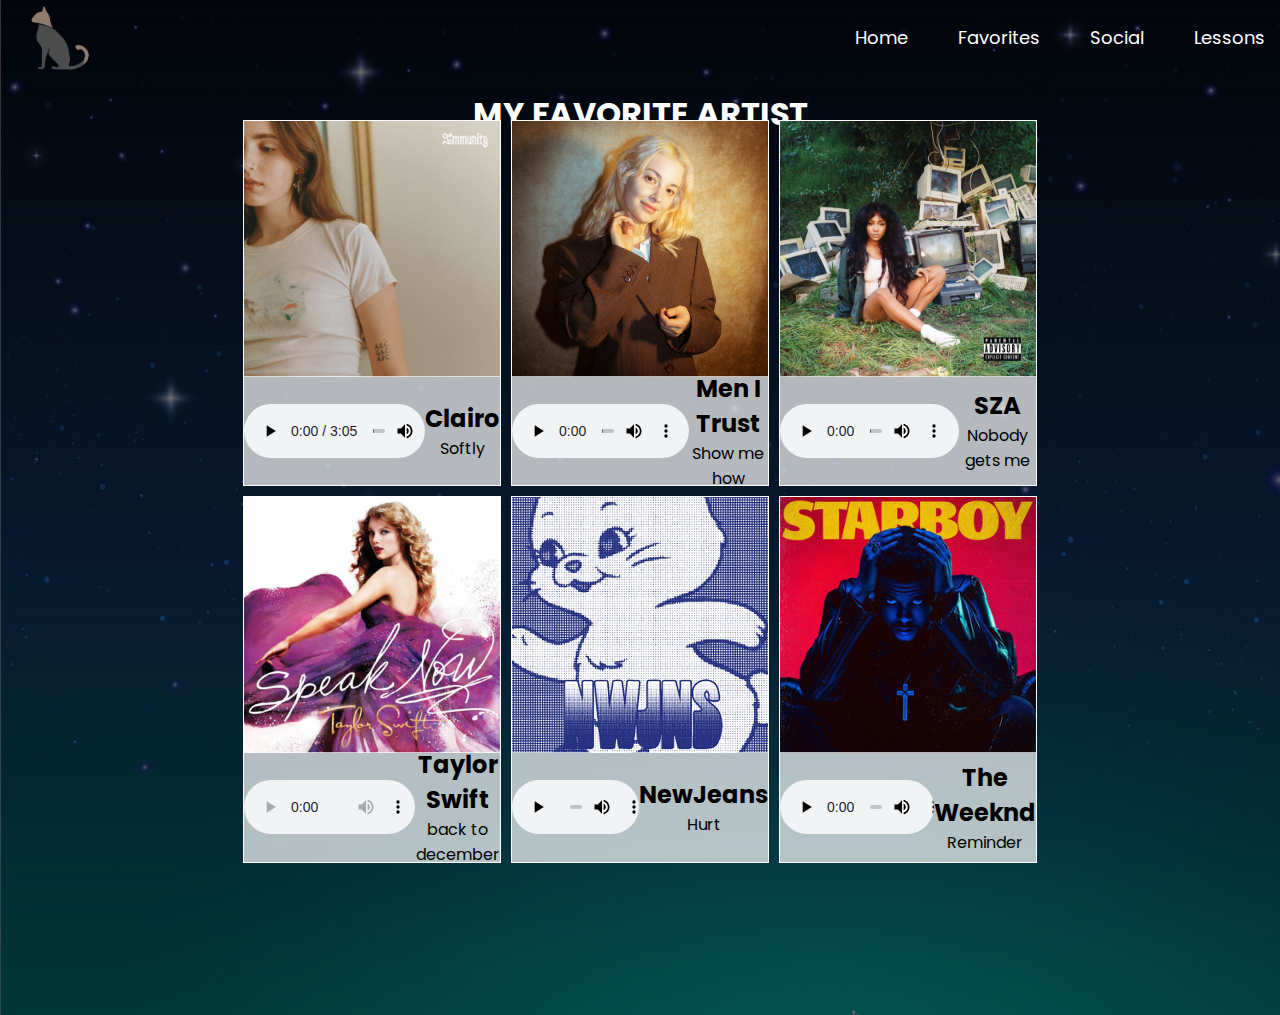
==== Artist.html @ 4d568227 "Add files via upload" ====
<!doctype html>
<html>
 <head>
     <title>Personal</title>
     <link rel='stylesheet' type='text/css' href='style.css'>
     <link rel="stylesheet" type="text/css" href="background-1.css">
     <link rel='stylesheet' type='text/css' href='music.css'>
     <link href="https://fonts.googleapis.com/css?family=Poppins:300,400,500,600,700,800,900&display=swap" rel="stylesheet">
     
 </head>
 <body>
   <div class="background-gradient"></div>
   <div class="background-overlay"></div>
   <header>
      <img src="logo.png" class="logo">
      <ul>
        <li><a href="home.html">Home</a></li>
           <li>
            <a href="#">Favorites</a> 
            <ul class="dropdown">
            <a href="Artist.html">Artist</a>
            <a href="painting.html">Arts</a>
            <a href="music.html">More</a>
          </ul>
          <li><a href="socials.html">social</a></li>
          </li>
         <li>
            <a href="#">Lessons</a> 
            <ul class="dropdown">
            <a href="comgen.html">Lesson 1</a>
            <a href="historyofcom.html">Lesson 2</a>
        </li>
        </ul>
    </header>
    <h1>my favorite artist</h1>
    <div class="container">
      <div class="top-row">
        <div class="box">
          <a href="#">
            <img src="image1.png" alt="Image 1">
            <div class="audio-box">
              <audio controls>
                <source src="Clairo - Softly.mp3" type="audio/mpeg">
                Your browser does not support the audio element.
              </audio>
              <div class="music-box">
                <h2>Clairo</h2>
                <p>Softly</p>
              </div>
            </div>
          </a>
        </div>
        <div class="box">
          <a href="#">
            <img src="image2.jpeg" alt="Image 2">
            <div class="audio-box">
              <audio controls>
                <source src="Men I Trust - Show Me How.mp3" type="audio/mpeg">
                Your browser does not support the audio element.
              </audio>
              <div class="music-box">
                <h2>Men I Trust</h2>
                <p>Show me how</p>
              </div>
            </div>
          </a>
        </div>
        <div class="box">
          <a href="#">
            <img src="image3.jpg" alt="Image 3">
            <div class="audio-box">
              <audio controls>
                <source src="SZA - Nobody Gets Me (Lyrics).mp3" type="audio/mpeg">
                Your browser does not support the audio element.
              </audio>
              <div class="music-box">
                <h2>SZA</h2>
                <p>Nobody gets me</p>
              </div>
            </div>
          </a>
        </div>
      </div>
      <div class="bottom-row">
        <div class="box">
          <a href="#">
            <img src="image4.jpg" alt="Image 4">
            <div class="audio-box">
              <audio controls>
                <source src="BACK TO DECEMBER - TAYLOR SWIFT (Lyrics).mp3" type="audio/mpeg">
                Your browser does not support the audio element.
              </audio>
              <div class="music-box">
                <h2>Taylor Swift</h2>
                <p>back to december</p>
              </div>
            </div>
          </a>
        </div>
        <div class="box">
          <a href="#">
            <img src="image5.jpg" alt="Image 5">
            <div class="audio-box">
              <audio controls>
                <source src="NewJeans (뉴진스) - Hurt 「Official Audio」.mp3" type="audio/mpeg">
                Your browser does not support the audio element.
              </audio>
              <div class="music-box">
                <h2>NewJeans</h2>
                <p>Hurt</p>
              </div>
            </div>
          </a>
        </div>
        <div class="box">
          <a href="#">
            <img src="image6.jpg" alt="Image 5">
            <div class="audio-box">
              <audio controls>
                <source src="The Weeknd - Reminder (Official Audio).mp3" type="audio/mpeg">
                Your browser does not support the audio element.
              </audio>
              <div class="music-box">
                <h2>The Weeknd</h2>
                <p>Reminder</p>
              </div>
            </div>
          </a>
        </div>
---- style.css ----
#import url('https://fonts.googleapis.com/css?family=Poppins:300,400,500,600,700,800,900&display=swap');

*

{
    margin: 0;
    padding: 0;
    box-sizing: border-box;
    font-family:'Poppins', sans-serif;
    scroll-behavior: smooth;
}
body
{
 min-height: 100vh;
 overflow-x: hidden;
 background: linear-gradient(#2b1055,#7597de);  
 font-family: 'Poppins', sans-serif; 
}
header
{
    position: absolute;
    top: 0;
    left: 0;
    width: 100%;
    padding: 30px, 100px;
    display:inline-flex;
    justify-content:space-between;
    align-items: center;
    z-index: 1000;
}
header .logo
{
    color: #fff;
    font-weight: 700;
    text-decoration: none;
    font-size: 2em;
    text-transform: uppercase;
    letter-spacing: 2px;
}
header ul
{
    display: flex;
    justify-content: center;
    align-items: center;
}
header ul li
{
    list-style: none;
    margin-left: 20px;
    
}
header ul li a
{
    text-decoration: none;
    padding: 6px 15px;
    color: #fff;
    border-radius: 20px;
    text-transform: capitalize;
}
header ul li a:hover,
header ul li a.active
{
    background: #fff;
    color: black;
    
}
section
{
    position: relative;
    width: 100%;
    height: 100vh;
    padding: 100px;
    display: flex;
    justify-content: center;
    align-items: center;
    overflow: hidden;
      
}
section::before
{
    content: '';
    position: absolute;
    bottom: 0;
    width: 100%;
    height: 100px;
    background: linear-gradient(to top,#1c0522,transparent);
    z-index: 1000;
}
section img
{
    position: absolute;
    top: 0;
    left: 0;
    width: 100%;
    height: 100%;
    object-fit: cover;
    pointer-events: none;
    
}
section img#moon
{
    mix-blend-mode: screen;
}
section img#mountain_front
{
    z-index: 10;
}
#text
{
    position: absolute;
    right: -350px;
    color: #fff;
    white-space: nowrap;
    font-size: 7.5vw;
    z-index: 9;
    
}
#btn
{
    text-decoration: none;
    display: inline-block;
    padding: 8px 30px;
    border-radius: 40px;
    background: #fff;
    color: darkblue;
    font-size: 1.5em;
    z-index: 9;
    transform: translateY(100px);
}
.sec
{
    position: relative;
    padding: 100px;
    background: #1c0522;
    
}
.sec h2
{
    font-size: 3.5em;
    margin-bottom: 10px;
    color: #fff;
    
}
.sec p
{
    font-size: 1em;
    color: #fff;
}
 .logo{
width: 120px;
cursor: pointer;
}
h1{
    text-align: center;
    color: #fff;
    text-transform: uppercase;
    font-family:'Poppins', sans-serif;
    position: absolute;
    bottom: 0;
    left: 0;
    right: 0;
    height: 90%;
    text-transform: uppercase;
}
---- background-1.css ----
body {
  min-height: 100vh;
  overflow-x: hidden;
  background-image: linear-gradient(rgba(0,0,0,0.60),rgba(0,0,0,0.60)), url('blue.jpg');
  background-size: cover;
  background-repeat: no-repeat;
  font-family: 'Poppins', sans-serif; 
}

.content {
  width: 100%;
  position: absolute;
  top: 50%;
  transform: translateY(-50%);
  text-align: center;
  color: #fff;
}

.social-container {
  display: flex;
  justify-content: center;
  align-items: center;
  height: 100vh;
  flex-direction: row;
}

.social-container p {
  color: white;
}

.social-container a:hover {
  background-color: #ADD8E6;
  color: white;
  cursor: pointer;
}

.facebook, .instagram, .twitter {
  display: flex;
  flex-direction: column;
  justify-content: center;
  align-items: center;
  margin: 0 10px;
}


.social-container .fa {
  font-size: 20px;
  margin-right: 10px;
}

.social-container a {
  display: flex;
  align-items: center;
  font-size: 20px;
  padding: 10px 20px;
  border: 1px solid #fff;
  color: #fff;
  text-decoration: none;
  transition: all 0.3s ease 0s;
}

.contact-info {
  display: flex;
  flex-direction: column;
  justify-content: center;
  align-items: center;
  margin-top: 0;
  text-align: center;
  display: flex;
}

.contact-info a {
  display: flex;
  align-items: center;
  font-size: 20px;
  padding: 10px 20px;
  border: 1px solid #fff;
  color: #fff;
  text-decoration: none;
  transition: all 0.3s ease 0s;
}

*
{
    padding: 0;
    margin: 0;
}
ul
{
    list-style: none;
    background: transparent;
    
}
ul li
{
    display: inline-block;
    position: relative;
    
}
ul li a
{
    display: block;
    padding: 20px 25px;
    color: white;
    text-decoration: none;
    text-align: center;
    font-size: 18px;
}
ul li ul.dropdown li
{
    display: block;
}
ul li ul.dropdown
{
    width: 100%;
    background: transparent;
    position: absolute;
    z-index: 999;
    display: none;
}
ul li a:hover
{
    background: transparent;
    
}
ul li:hover ul.dropdown
{
    display: block;
    
}
---- music.css ----
.container {
    display: flex;
    flex-direction: column;
    margin-top: 115px;
  }
  
  .top-row,
  .bottom-row {
    display: flex;
    flex-direction: row;
    justify-content: center;
  }

  .box {
    width: 20%;
    padding-bottom: 7.92%;
    border: 1px solid #fff;
    background: transparent;
    position: relative;
    display: flex;
    justify-content: center;
    align-items: center;
    margin: 5px;
  }
  
  .box img {
    object-fit: cover;
    width: 100%;
    height: 100%;
  }

  .audio-box {
    position: absolute;
    bottom: 0;
    left: 0;
    right: 0;
    height: 30%;
    background: rgba(255, 255, 255, 0.7);
    display: flex;
    justify-content: center;
    align-items: center;
  }
  
  .music-box {
    display: flex;
    flex-direction: column;
    justify-content: center;
    align-items: center;
    text-align: center;
  }
  
  h2 {
    margin: 0;
    font-size: 1.5rem;
    color: black;
  }
  
  p {
    margin: 0;
    color: black;
  }
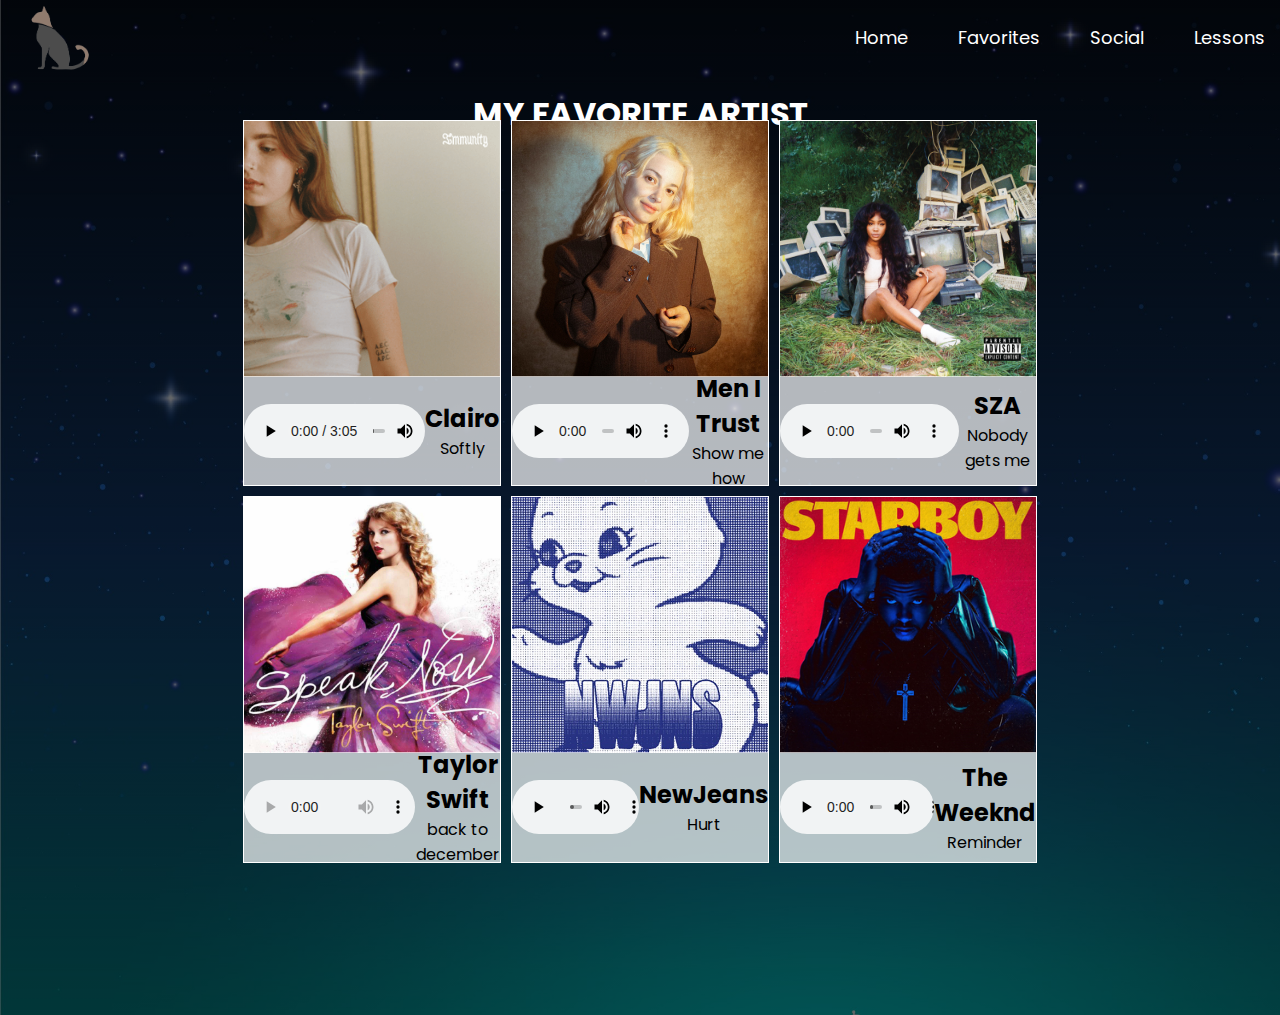
==== commit 29ca3b99: "Add files via upload" ====
--- a/Artist.html
+++ b/Artist.html
@@ -14,7 +14,7 @@
    <header>
       <img src="logo.png" class="logo">
       <ul>
-        <li><a href="home.html">Home</a></li>
+        <li><a href="index.html">Home</a></li>
            <li>
             <a href="#">Favorites</a> 
             <ul class="dropdown">
